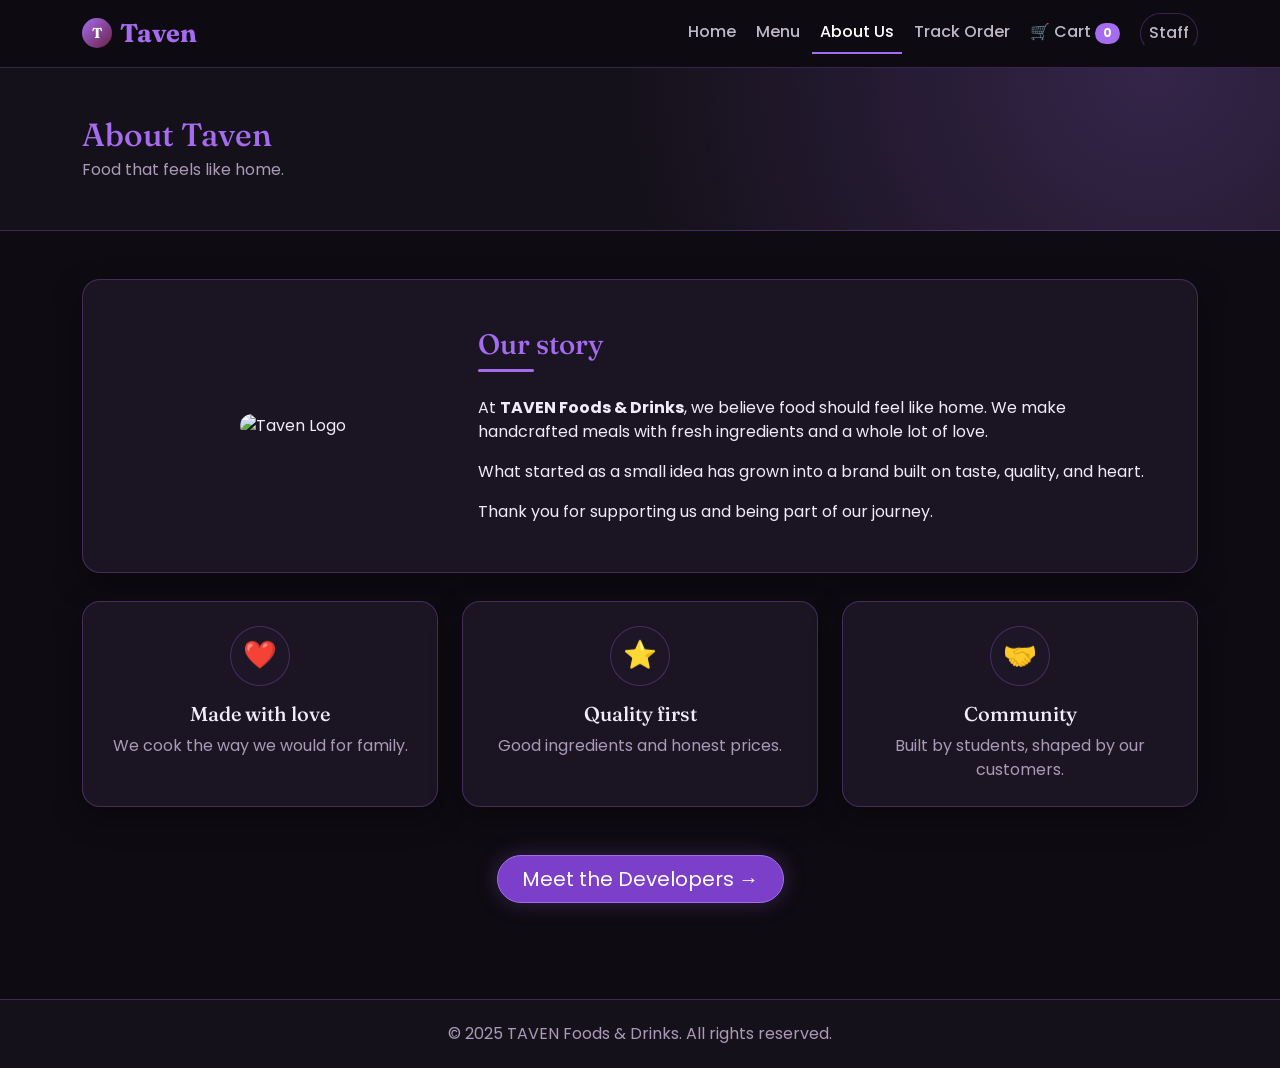
==== aboutus.html @ 6a0c6813 "Add files via upload GG EFFING EZ" ====
<!DOCTYPE html>
<html lang="en">
<head>
  <meta charset="UTF-8">
  <meta name="viewport" content="width=device-width, initial-scale=1.0">
  <title>Taven | About Us</title>
  <link href="https://cdn.jsdelivr.net/npm/bootstrap@5.3.3/dist/css/bootstrap.min.css" rel="stylesheet">
  <link href="https://fonts.googleapis.com/css2?family=Fraunces:opsz,wght@9..144,600;9..144,700&family=Poppins:wght@400;500;600&display=swap" rel="stylesheet">
  <link rel="stylesheet" href="style.css">
</head>
<body>
  <div id="site-nav"></div>
  <main>
    <div class="page-banner"><div class="container"><h1 class="h2 mb-1">About Taven</h1><p>Food that feels like home.</p></div></div>
    <section class="container py-5">
      <div class="soft-card p-4 p-md-5">
        <div class="row align-items-center g-4">
          <div class="col-md-4 text-center"><img src="images/logo.png" alt="Taven Logo" class="img-fluid rounded-4" style="max-width:220px"></div>
          <div class="col-md-8">
            <h2 class="section-title h3">Our story</h2>
            <p>At <strong>TAVEN Foods &amp; Drinks</strong>, we believe food should feel like home. We make handcrafted meals with fresh ingredients and a whole lot of love.</p>
            <p>What started as a small idea has grown into a brand built on taste, quality, and heart.</p>
            <p class="mb-0">Thank you for supporting us and being part of our journey.</p>
          </div>
        </div>
      </div>
      <div class="row g-4 mt-1 text-center">
        <div class="col-md-4"><div class="soft-card p-4 h-100"><div class="feature-icon">❤️</div><h3 class="h5">Made with love</h3><p class="text-muted mb-0">We cook the way we would for family.</p></div></div>
        <div class="col-md-4"><div class="soft-card p-4 h-100"><div class="feature-icon">⭐</div><h3 class="h5">Quality first</h3><p class="text-muted mb-0">Good ingredients and honest prices.</p></div></div>
        <div class="col-md-4"><div class="soft-card p-4 h-100"><div class="feature-icon">🤝</div><h3 class="h5">Community</h3><p class="text-muted mb-0">Built by students, shaped by our customers.</p></div></div>
      </div>
      <div class="text-center mt-5"><a href="developers.html" class="btn btn-brand btn-lg px-4">Meet the Developers →</a></div>
    </section>
  </main>
  <div id="site-footer"></div>

  <script src="https://cdn.jsdelivr.net/npm/bootstrap@5.3.3/dist/js/bootstrap.bundle.min.js"></script>
  <script src="script.js"></script>
</body>
</html>
---- style.css ----
/* TAVEN Foods & Drinks — dark fine-dining UI, purple accent (Bootstrap 5.3 base) */
:root {
  --brand: #a66cf0;          /* purple accent (text, outlines) */
  --brand-dark: #7b3fc9;
  --plum: #6a2043;           /* original Taven plum, kept for glows/gradients */
  --brand-soft: #1d1626;
  --bg: #0e0b12;
  --bg-2: #15111b;
  --card: #1b1523;
  --line: rgba(166,108,240,.28);
  --ink: #f1eaf8;
  --muted: #a99bb8;
  --gold: #e9b44c;
  --nav-h: 68px;
  --bs-body-font-family: 'Poppins', sans-serif;
  --bs-body-bg: var(--bg);
  --bs-body-color: var(--ink);
  --bs-link-color: var(--brand);
  --bs-link-hover-color: #c8a0ff;
  --bs-border-color: var(--line);
}
body { background: var(--bg); color: var(--ink); min-height: 100vh; display: flex; flex-direction: column; }
main { flex: 1; }
h1, h2, h3, .display-font { font-family: 'Fraunces', serif; font-weight: 700; }
.text-muted { color: var(--muted) !important; }
:focus-visible { outline: 3px solid var(--gold); outline-offset: 2px; }

/* Sticky navbar (wrapper is the sticky element so it works with the injected nav) */
#site-nav { position: sticky; top: 0; z-index: 1030; }
.navbar-taven { background: rgba(14,11,18,.88); backdrop-filter: blur(10px); border-bottom: 1px solid var(--line); min-height: var(--nav-h); }
.navbar-taven .navbar-brand { font-family: 'Fraunces', serif; font-weight: 700; font-size: 1.6rem; color: var(--brand); display: flex; align-items: center; gap: .5rem; }
.brand-dot { width: 30px; height: 30px; border-radius: 50%; background: linear-gradient(135deg, var(--brand), var(--plum)); display: inline-grid; place-items: center; font-size: .9rem; color: #fff; }
.navbar-taven .nav-link { color: rgba(241,234,248,.78); font-weight: 500; padding: .45rem 1rem; border-bottom: 2px solid transparent; border-radius: 0; }
.navbar-taven .nav-link:hover { color: #fff; }
.navbar-taven .nav-link.active { color: #fff; border-bottom-color: var(--brand); }
.navbar-taven .navbar-toggler { border-color: var(--line); }
.navbar-taven .navbar-toggler-icon { filter: invert(1); }
.cart-count { background: var(--brand); color: #fff; }
.nav-staff { border: 1px solid var(--line); border-radius: 999px !important; }

/* Buttons */
.btn-brand { --bs-btn-bg: var(--brand-dark); --bs-btn-border-color: var(--brand); --bs-btn-color: #fff;
  --bs-btn-hover-bg: var(--brand); --bs-btn-hover-border-color: var(--brand); --bs-btn-hover-color: #fff;
  --bs-btn-active-bg: var(--brand); --bs-btn-active-border-color: var(--brand); --bs-btn-active-color: #fff;
  --bs-btn-disabled-bg: #3a2f48; --bs-btn-disabled-border-color: #3a2f48; --bs-btn-disabled-color: #8d7fa0;
  border-radius: 999px; box-shadow: 0 0 22px rgba(166,108,240,.25); }
.btn-outline-brand { --bs-btn-color: var(--brand); --bs-btn-border-color: var(--brand);
  --bs-btn-hover-bg: var(--brand-dark); --bs-btn-hover-border-color: var(--brand); --bs-btn-hover-color: #fff;
  --bs-btn-active-bg: var(--brand-dark); --bs-btn-active-border-color: var(--brand); --bs-btn-active-color: #fff; border-radius: 999px; }
.btn-light-pill { background: var(--brand-dark); border: 1px solid var(--brand); color: #fff; border-radius: 999px; font-weight: 600; box-shadow: 0 0 26px rgba(166,108,240,.35); }
.btn-light-pill:hover { background: var(--brand); color: #fff; }
.btn-close-white { filter: invert(1); }

/* Hero */
.hero { position: relative; overflow: hidden; padding: 4rem 0;
  background: radial-gradient(circle at 82% 30%, rgba(166,108,240,.28) 0, transparent 42%), radial-gradient(circle at 10% 100%, rgba(106,32,67,.55) 0, transparent 45%), var(--bg); }
.hero h1 { font-size: clamp(2.3rem, 5vw, 3.7rem); line-height: 1.1; color: var(--brand); }
.hero .plate { width: min(340px, 82%); aspect-ratio: 1; border-radius: 50%; object-fit: cover; background: #fff; padding: 10px;
  border: 2px solid var(--brand); box-shadow: 0 0 0 14px rgba(166,108,240,.1), 0 30px 60px rgba(0,0,0,.6); }
.hero-bar { margin-top: 2.2rem; display: flex; gap: 1.2rem; flex-wrap: wrap; align-items: center; color: var(--muted); font-size: .9rem; }
.hero-bar b { color: var(--brand); font-family: 'Fraunces', serif; font-size: 1.2rem; display: block; }
.page-banner { padding: 3rem 0; border-bottom: 1px solid var(--line);
  background: radial-gradient(circle at 90% 0, rgba(166,108,240,.22) 0, transparent 45%), var(--bg-2); }
.page-banner h1 { color: var(--brand); }
.page-banner p { color: var(--muted); margin: 0; }

/* Sections */
.band { background: var(--bg-2); border-block: 1px solid var(--line); }
.section-title { color: var(--brand); position: relative; padding-bottom: .6rem; margin-bottom: 1.5rem; }
.section-title::after { content: ''; position: absolute; left: 0; bottom: 0; width: 56px; height: 3px; border-radius: 3px; background: var(--brand); }
.text-center .section-title::after { left: 50%; transform: translateX(-50%); }
.arch { width: min(340px, 85%); aspect-ratio: 4/5; object-fit: cover; border-radius: 999px 999px 28px 28px; border: 2px solid var(--brand); background: var(--card); box-shadow: 0 24px 50px rgba(0,0,0,.55); }
.feature-icon { width: 60px; height: 60px; border-radius: 50%; background: var(--brand-soft); border: 1px solid var(--line); display: grid; place-items: center; font-size: 1.7rem; margin: 0 auto 1rem; }
.soft-card { background: var(--card); border: 1px solid var(--line); border-radius: 18px; box-shadow: 0 10px 30px rgba(0,0,0,.35); color: var(--ink); }

/* Menu + cards */
.menu-toolbar { position: sticky; top: var(--nav-h); z-index: 1020; background: rgba(14,11,18,.92); backdrop-filter: blur(8px); border-bottom: 1px solid var(--line); }
.scroll-target { scroll-margin-top: 150px; }
.menu-card { border: 1px solid var(--line); border-radius: 14px; overflow: hidden; background: var(--card); box-shadow: 0 10px 26px rgba(0,0,0,.4); transition: transform .2s, border-color .2s; height: 100%; }
.menu-card:hover { transform: translateY(-4px); border-color: var(--brand); }
.menu-card img { height: 190px; width: 100%; object-fit: cover; background: var(--brand-soft); cursor: pointer; }
.menu-card.soldout img { filter: grayscale(1) brightness(.6); }
.price { color: var(--brand); font-weight: 700; font-size: 1.1rem; }
.stock-tag { font-size: .78rem; color: var(--muted); }
.stock-tag.low { color: var(--gold); } .stock-tag.out { color: #ff7a8a; }
.link-details { background: none; border: 0; padding: 0; color: var(--muted); font-size: .8rem; text-decoration: underline; text-align: left; }
.form-control, .form-select { background-color: #120e18; border-color: var(--line); color: var(--ink); }
.form-control:focus, .form-select:focus { background-color: #120e18; color: var(--ink); border-color: var(--brand); box-shadow: 0 0 0 .2rem rgba(166,108,240,.25); }
.form-control::placeholder { color: #75698a; }
.form-label { color: var(--muted); font-size: .9rem; }
.modal-content { background: var(--card); border: 1px solid var(--line); color: var(--ink); }

/* Cart */
.cart-row { background: var(--card); border: 1px solid var(--line); border-radius: 14px; }
.qty-btn { width: 34px; height: 34px; padding: 0; border-radius: 50%; line-height: 1; }
.sticky-card { position: sticky; top: calc(var(--nav-h) + 20px); }
.flow-steps { display: flex; flex-wrap: wrap; gap: .4rem; font-size: .78rem; color: var(--muted); }
.flow-steps span { border: 1px solid var(--line); border-radius: 999px; padding: .15rem .7rem; }
.flow-steps span.on { background: var(--brand-dark); color: #fff; border-color: var(--brand); }

/* Developers */
.member-card { border: 1px solid var(--line); border-radius: 14px; overflow: hidden; background: var(--card); transition: transform .2s, border-color .2s; text-decoration: none; color: inherit; display: block; height: 100%; }
.member-card:hover { transform: translateY(-5px); border-color: var(--brand); color: inherit; }
.member-card img { width: 100%; height: 230px; object-fit: cover; background: var(--brand-soft); }
.profile-img { width: 190px; height: 190px; object-fit: cover; border-radius: 50%; border: 4px solid var(--brand); background: var(--brand-soft); }
.profile-card { border-top: 4px solid var(--brand); }
.label { color: var(--brand); font-weight: 600; }

/* Receipt / tables / status */
.receipt { font-variant-numeric: tabular-nums; }
.receipt-card { border-top: 4px solid var(--brand); }
.table { --bs-table-bg: transparent; --bs-table-color: var(--ink); --bs-table-border-color: var(--line); }
.toast-brand { background: var(--brand-dark); color: #fff; }
.ref-no { font-family: 'Fraunces', serif; font-size: 1.5rem; color: var(--brand); letter-spacing: .04em; }
.status-badge { border-radius: 999px; padding: .25rem .8rem; font-size: .8rem; font-weight: 600; }
.st-Pending { background: #4b3a14; color: #ffd37a; } .st-Confirmed { background: #1c3552; color: #8cc4ff; }
.st-Preparing { background: #3c2559; color: #d1a8ff; } .st-Completed { background: #174230; color: #7be3ae; }
.st-Cancelled { background: #4a1f28; color: #ff9aa8; }
.track { display: flex; gap: .5rem; margin: 1.2rem 0; }
.track div { flex: 1; text-align: center; font-size: .78rem; color: var(--muted); border-top: 4px solid #2c2338; padding-top: .4rem; }
.track div.done { border-color: var(--brand); color: var(--ink); }
.nav-pills .nav-link { color: var(--muted); border-radius: 999px; }
.nav-pills .nav-link.active { background: var(--brand-dark); color: #fff; }

footer.site-footer { background: var(--bg-2); border-top: 1px solid var(--line); color: var(--muted); text-align: center; padding: 1.4rem; margin-top: 3rem; }

@media print { #site-nav, .site-footer, .no-print { display: none !important; } body { background: #fff; color: #000; } .soft-card { box-shadow: none; background: #fff; color: #000; } }
@media (prefers-reduced-motion: reduce) { * { transition: none !important; } }
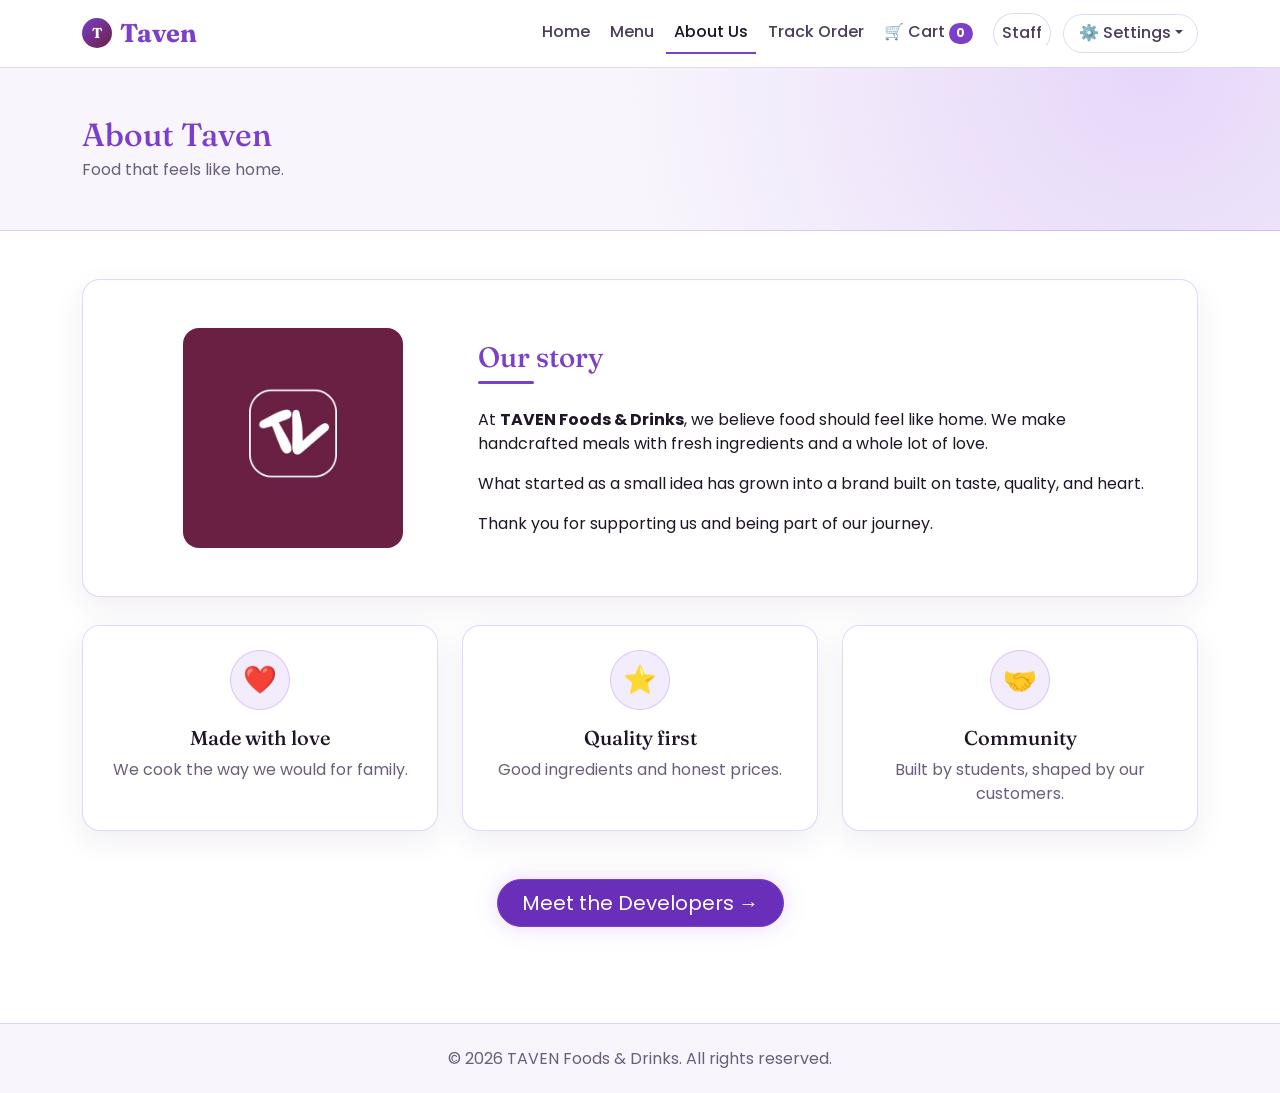
==== commit 79622828: "Add files via upload" ====
--- a/aboutus.html
+++ b/aboutus.html
@@ -7,6 +7,7 @@
   <link href="https://cdn.jsdelivr.net/npm/bootstrap@5.3.3/dist/css/bootstrap.min.css" rel="stylesheet">
   <link href="https://fonts.googleapis.com/css2?family=Fraunces:opsz,wght@9..144,600;9..144,700&family=Poppins:wght@400;500;600&display=swap" rel="stylesheet">
   <link rel="stylesheet" href="style.css">
+  <script>try{var t=localStorage.getItem("theme")||"light";document.documentElement.setAttribute("data-theme",t);document.documentElement.setAttribute("data-bs-theme",t);}catch(e){document.documentElement.setAttribute("data-theme","light");}</script>
 </head>
 <body>
   <div id="site-nav"></div>
--- a/style.css
+++ b/style.css
@@ -12,6 +12,17 @@
   --muted: #a99bb8;
   --gold: #e9b44c;
   --nav-h: 68px;
+  --nav-bg: rgba(14,11,18,.88);
+  --nav-link: rgba(241,234,248,.78);
+  --nav-link-hover: #fff;
+  --toolbar-bg: rgba(14,11,18,.92);
+  --input-bg: #120e18;
+  --placeholder: #75698a;
+  --track-off: #2c2338;
+  --glow-1: rgba(166,108,240,.28);
+  --glow-2: rgba(106,32,67,.55);
+  --shadow: rgba(0,0,0,.35);
+  --shadow-lg: rgba(0,0,0,.6);
   --bs-body-font-family: 'Poppins', sans-serif;
   --bs-body-bg: var(--bg);
   --bs-body-color: var(--ink);
@@ -19,6 +30,42 @@
   --bs-link-hover-color: #c8a0ff;
   --bs-border-color: var(--line);
 }
+
+/* ===== Light mode (default). Dark mode = the original values above ===== */
+:root[data-theme="light"] {
+  --brand: #7b3fc9;
+  --brand-dark: #6a2fb8;
+  --brand-soft: #f3ecfc;
+  --bg: #ffffff;
+  --bg-2: #f8f5fc;
+  --card: #ffffff;
+  --line: rgba(123,63,201,.2);
+  --ink: #1f1528;
+  --muted: #6b5e7b;
+  --gold: #b7791f;
+  --nav-bg: rgba(255,255,255,.9);
+  --nav-link: #4a3d5a;
+  --nav-link-hover: #1f1528;
+  --toolbar-bg: rgba(255,255,255,.94);
+  --input-bg: #ffffff;
+  --placeholder: #9a8fab;
+  --track-off: #e6dff0;
+  --glow-1: rgba(166,108,240,.16);
+  --glow-2: rgba(106,32,67,.08);
+  --shadow: rgba(60,30,90,.08);
+  --shadow-lg: rgba(60,30,90,.18);
+  --bs-link-hover-color: #5a2a9e;
+}
+:root[data-theme="light"] .navbar-taven .navbar-toggler-icon { filter: none; }
+:root[data-theme="light"] .modal .btn-close-white,
+:root[data-theme="light"] .offcanvas .btn-close-white { filter: none; }
+:root[data-theme="light"] .st-Pending { background: #fff1d1; color: #8a5a00; }
+:root[data-theme="light"] .st-Confirmed { background: #e0eeff; color: #1d5ea8; }
+:root[data-theme="light"] .st-Preparing { background: #efe4fd; color: #6a2fb8; }
+:root[data-theme="light"] .st-Completed { background: #dcf5e8; color: #1c7a4b; }
+:root[data-theme="light"] .st-Cancelled { background: #fde3e7; color: #b42338; }
+:root[data-theme="light"] .stock-tag.out { color: #c42a40; }
+body { overflow-x: clip; }
 body { background: var(--bg); color: var(--ink); min-height: 100vh; display: flex; flex-direction: column; }
 main { flex: 1; }
 h1, h2, h3, .display-font { font-family: 'Fraunces', serif; font-weight: 700; }
@@ -27,12 +74,12 @@
 
 /* Sticky navbar (wrapper is the sticky element so it works with the injected nav) */
 #site-nav { position: sticky; top: 0; z-index: 1030; }
-.navbar-taven { background: rgba(14,11,18,.88); backdrop-filter: blur(10px); border-bottom: 1px solid var(--line); min-height: var(--nav-h); }
+.navbar-taven { background: var(--nav-bg); backdrop-filter: blur(10px); border-bottom: 1px solid var(--line); min-height: var(--nav-h); }
 .navbar-taven .navbar-brand { font-family: 'Fraunces', serif; font-weight: 700; font-size: 1.6rem; color: var(--brand); display: flex; align-items: center; gap: .5rem; }
 .brand-dot { width: 30px; height: 30px; border-radius: 50%; background: linear-gradient(135deg, var(--brand), var(--plum)); display: inline-grid; place-items: center; font-size: .9rem; color: #fff; }
-.navbar-taven .nav-link { color: rgba(241,234,248,.78); font-weight: 500; padding: .45rem 1rem; border-bottom: 2px solid transparent; border-radius: 0; }
-.navbar-taven .nav-link:hover { color: #fff; }
-.navbar-taven .nav-link.active { color: #fff; border-bottom-color: var(--brand); }
+.navbar-taven .nav-link { color: var(--nav-link); font-weight: 500; padding: .45rem 1rem; border-bottom: 2px solid transparent; border-radius: 0; }
+.navbar-taven .nav-link:hover { color: var(--nav-link-hover); }
+.navbar-taven .nav-link.active { color: var(--nav-link-hover); border-bottom-color: var(--brand); }
 .navbar-taven .navbar-toggler { border-color: var(--line); }
 .navbar-taven .navbar-toggler-icon { filter: invert(1); }
 .cart-count { background: var(--brand); color: #fff; }
@@ -53,10 +100,10 @@
 
 /* Hero */
 .hero { position: relative; overflow: hidden; padding: 4rem 0;
-  background: radial-gradient(circle at 82% 30%, rgba(166,108,240,.28) 0, transparent 42%), radial-gradient(circle at 10% 100%, rgba(106,32,67,.55) 0, transparent 45%), var(--bg); }
+  background: radial-gradient(circle at 82% 30%, var(--glow-1) 0, transparent 42%), radial-gradient(circle at 10% 100%, var(--glow-2) 0, transparent 45%), var(--bg); }
 .hero h1 { font-size: clamp(2.3rem, 5vw, 3.7rem); line-height: 1.1; color: var(--brand); }
 .hero .plate { width: min(340px, 82%); aspect-ratio: 1; border-radius: 50%; object-fit: cover; background: #fff; padding: 10px;
-  border: 2px solid var(--brand); box-shadow: 0 0 0 14px rgba(166,108,240,.1), 0 30px 60px rgba(0,0,0,.6); }
+  border: 2px solid var(--brand); box-shadow: 0 0 0 14px rgba(166,108,240,.1), 0 30px 60px var(--shadow-lg); }
 .hero-bar { margin-top: 2.2rem; display: flex; gap: 1.2rem; flex-wrap: wrap; align-items: center; color: var(--muted); font-size: .9rem; }
 .hero-bar b { color: var(--brand); font-family: 'Fraunces', serif; font-size: 1.2rem; display: block; }
 .page-banner { padding: 3rem 0; border-bottom: 1px solid var(--line);
@@ -69,14 +116,14 @@
 .section-title { color: var(--brand); position: relative; padding-bottom: .6rem; margin-bottom: 1.5rem; }
 .section-title::after { content: ''; position: absolute; left: 0; bottom: 0; width: 56px; height: 3px; border-radius: 3px; background: var(--brand); }
 .text-center .section-title::after { left: 50%; transform: translateX(-50%); }
-.arch { width: min(340px, 85%); aspect-ratio: 4/5; object-fit: cover; border-radius: 999px 999px 28px 28px; border: 2px solid var(--brand); background: var(--card); box-shadow: 0 24px 50px rgba(0,0,0,.55); }
+.arch { width: min(340px, 85%); aspect-ratio: 4/5; object-fit: cover; border-radius: 999px 999px 28px 28px; border: 2px solid var(--brand); background: var(--card); box-shadow: 0 24px 50px var(--shadow-lg); }
 .feature-icon { width: 60px; height: 60px; border-radius: 50%; background: var(--brand-soft); border: 1px solid var(--line); display: grid; place-items: center; font-size: 1.7rem; margin: 0 auto 1rem; }
-.soft-card { background: var(--card); border: 1px solid var(--line); border-radius: 18px; box-shadow: 0 10px 30px rgba(0,0,0,.35); color: var(--ink); }
+.soft-card { background: var(--card); border: 1px solid var(--line); border-radius: 18px; box-shadow: 0 10px 30px var(--shadow); color: var(--ink); }
 
 /* Menu + cards */
-.menu-toolbar { position: sticky; top: var(--nav-h); z-index: 1020; background: rgba(14,11,18,.92); backdrop-filter: blur(8px); border-bottom: 1px solid var(--line); }
+.menu-toolbar { position: sticky; top: var(--nav-h); z-index: 1020; background: var(--toolbar-bg); backdrop-filter: blur(8px); border-bottom: 1px solid var(--line); }
 .scroll-target { scroll-margin-top: 150px; }
-.menu-card { border: 1px solid var(--line); border-radius: 14px; overflow: hidden; background: var(--card); box-shadow: 0 10px 26px rgba(0,0,0,.4); transition: transform .2s, border-color .2s; height: 100%; }
+.menu-card { border: 1px solid var(--line); border-radius: 14px; overflow: hidden; background: var(--card); box-shadow: 0 10px 26px var(--shadow); transition: transform .2s, border-color .2s; height: 100%; }
 .menu-card:hover { transform: translateY(-4px); border-color: var(--brand); }
 .menu-card img { height: 190px; width: 100%; object-fit: cover; background: var(--brand-soft); cursor: pointer; }
 .menu-card.soldout img { filter: grayscale(1) brightness(.6); }
@@ -84,15 +131,34 @@
 .stock-tag { font-size: .78rem; color: var(--muted); }
 .stock-tag.low { color: var(--gold); } .stock-tag.out { color: #ff7a8a; }
 .link-details { background: none; border: 0; padding: 0; color: var(--muted); font-size: .8rem; text-decoration: underline; text-align: left; }
-.form-control, .form-select { background-color: #120e18; border-color: var(--line); color: var(--ink); }
-.form-control:focus, .form-select:focus { background-color: #120e18; color: var(--ink); border-color: var(--brand); box-shadow: 0 0 0 .2rem rgba(166,108,240,.25); }
-.form-control::placeholder { color: #75698a; }
+.form-control, .form-select { background-color: var(--input-bg); border-color: var(--line); color: var(--ink); }
+.form-control:focus, .form-select:focus { background-color: var(--input-bg); color: var(--ink); border-color: var(--brand); box-shadow: 0 0 0 .2rem rgba(166,108,240,.25); }
+.form-control::placeholder { color: var(--placeholder); }
 .form-label { color: var(--muted); font-size: .9rem; }
 .modal-content { background: var(--card); border: 1px solid var(--line); color: var(--ink); }
 
 /* Cart */
-.cart-row { background: var(--card); border: 1px solid var(--line); border-radius: 14px; }
-.qty-btn { width: 34px; height: 34px; padding: 0; border-radius: 50%; line-height: 1; }
+.cart-row { background: var(--card); border: 1px solid var(--line); border-radius: 14px;
+  display: grid; align-items: center; gap: .75rem 1rem;
+  grid-template-columns: 64px minmax(0, 1fr) auto 96px auto; grid-template-areas: "img info qty total del"; }
+.cart-row .c-img { grid-area: img; width: 64px; height: 64px; object-fit: cover; }
+.cart-row .c-info { grid-area: info; min-width: 0; }
+.cart-row .c-info .fw-semibold { overflow-wrap: anywhere; }
+.cart-row .c-qty { grid-area: qty; }
+.cart-row .c-total { grid-area: total; }
+.cart-row .c-del { grid-area: del; }
+.qty-btn { width: 36px; height: 36px; padding: 0; border-radius: 50%; line-height: 1; flex: 0 0 auto; }
+.qty-input { width: 3.4rem; text-align: center; padding: .3rem .2rem; border-radius: 10px; font-weight: 600; -moz-appearance: textfield; appearance: textfield; }
+.qty-input::-webkit-outer-spin-button, .qty-input::-webkit-inner-spin-button { -webkit-appearance: none; margin: 0; }
+@media (max-width: 575.98px) {
+  .cart-row { grid-template-columns: 56px minmax(0, 1fr) auto; grid-template-areas: "img info del" "qty qty total"; padding: .85rem !important; }
+  .cart-row .c-img { width: 56px; height: 56px; }
+  .cart-row .c-total { min-width: 0 !important; }
+  .sticky-card { position: static; }
+  #checkout-form { padding: 1.25rem !important; }
+  .page-banner { padding: 2rem 0; }
+}
+@media (max-width: 991.98px) { .sticky-card { position: static; } }
 .sticky-card { position: sticky; top: calc(var(--nav-h) + 20px); }
 .flow-steps { display: flex; flex-wrap: wrap; gap: .4rem; font-size: .78rem; color: var(--muted); }
 .flow-steps span { border: 1px solid var(--line); border-radius: 999px; padding: .15rem .7rem; }
@@ -117,12 +183,41 @@
 .st-Preparing { background: #3c2559; color: #d1a8ff; } .st-Completed { background: #174230; color: #7be3ae; }
 .st-Cancelled { background: #4a1f28; color: #ff9aa8; }
 .track { display: flex; gap: .5rem; margin: 1.2rem 0; }
-.track div { flex: 1; text-align: center; font-size: .78rem; color: var(--muted); border-top: 4px solid #2c2338; padding-top: .4rem; }
+.track div { flex: 1; text-align: center; font-size: .78rem; color: var(--muted); border-top: 4px solid var(--track-off); padding-top: .4rem; }
 .track div.done { border-color: var(--brand); color: var(--ink); }
 .nav-pills .nav-link { color: var(--muted); border-radius: 999px; }
 .nav-pills .nav-link.active { background: var(--brand-dark); color: #fff; }
 
 footer.site-footer { background: var(--bg-2); border-top: 1px solid var(--line); color: var(--muted); text-align: center; padding: 1.4rem; margin-top: 3rem; }
 
-@media print { #site-nav, .site-footer, .no-print { display: none !important; } body { background: #fff; color: #000; } .soft-card { box-shadow: none; background: #fff; color: #000; } }
+@media print { #site-nav, .site-footer, .no-print, .cart-fab { display: none !important; } body { background: #fff; color: #000; } .soft-card { box-shadow: none; background: #fff; color: #000; } }
 @media (prefers-reduced-motion: reduce) { * { transition: none !important; } }
+
+/* ===== Settings (theme) ===== */
+.settings-btn { background: none; border: 1px solid var(--line); color: var(--nav-link); border-radius: 999px; padding: .4rem .9rem; font-weight: 500; }
+.settings-btn:hover { color: var(--nav-link-hover); border-color: var(--brand); }
+.settings-menu { background: var(--card); border: 1px solid var(--line); border-radius: 14px; padding: .9rem; min-width: 230px; color: var(--ink); box-shadow: 0 16px 40px var(--shadow-lg); }
+.theme-switch { display: grid; grid-template-columns: 1fr 1fr; gap: .4rem; }
+.theme-switch button { border: 1px solid var(--line); background: var(--bg-2); color: var(--ink); border-radius: 10px; padding: .5rem; font-size: .9rem; }
+.theme-switch button.on { background: var(--brand-dark); border-color: var(--brand); color: #fff; }
+
+/* ===== Floating cart button + cart drawer (Grab-style) ===== */
+.cart-fab { position: fixed; right: 20px; bottom: 20px; z-index: 1040; width: 62px; height: 62px; border-radius: 50%;
+  border: 0; background: var(--brand-dark); color: #fff; font-size: 1.6rem; display: grid; place-items: center;
+  box-shadow: 0 10px 28px rgba(123,63,201,.45); transition: transform .2s; }
+.cart-fab:hover { transform: scale(1.06); }
+.cart-fab .fab-count { position: absolute; top: -4px; right: -4px; min-width: 24px; height: 24px; padding: 0 6px; border-radius: 999px;
+  background: var(--gold); color: #1a1220; font-size: .8rem; font-weight: 700; display: grid; place-items: center; border: 2px solid var(--bg); }
+.cart-fab.pop { animation: fabpop .4s ease; }
+@keyframes fabpop { 0% { transform: scale(1); } 40% { transform: scale(1.22); } 100% { transform: scale(1); } }
+body.fab-on #toast-box { margin-bottom: 84px; }
+.cart-sheet { background: var(--card); color: var(--ink); border-color: var(--line) !important; }
+.cart-sheet.offcanvas-bottom { height: auto; max-height: 80vh; border-radius: 20px 20px 0 0; }
+.cart-sheet.offcanvas-end { width: 400px; max-width: 100%; }
+.cart-sheet .offcanvas-header { border-bottom: 1px solid var(--line); }
+.cart-sheet .offcanvas-title { color: var(--brand); }
+.sheet-item { display: flex; align-items: center; gap: .75rem; padding: .75rem 0; border-bottom: 1px solid var(--line); }
+.sheet-item img { width: 52px; height: 52px; object-fit: cover; border-radius: 10px; flex: 0 0 auto; }
+.sheet-item .s-name { font-weight: 600; font-size: .95rem; overflow-wrap: anywhere; }
+.sheet-foot { border-top: 1px solid var(--line); padding: 1rem; background: var(--bg-2); }
+@media (max-width: 575.98px) { .cart-fab { right: 16px; bottom: 16px; width: 58px; height: 58px; } }
